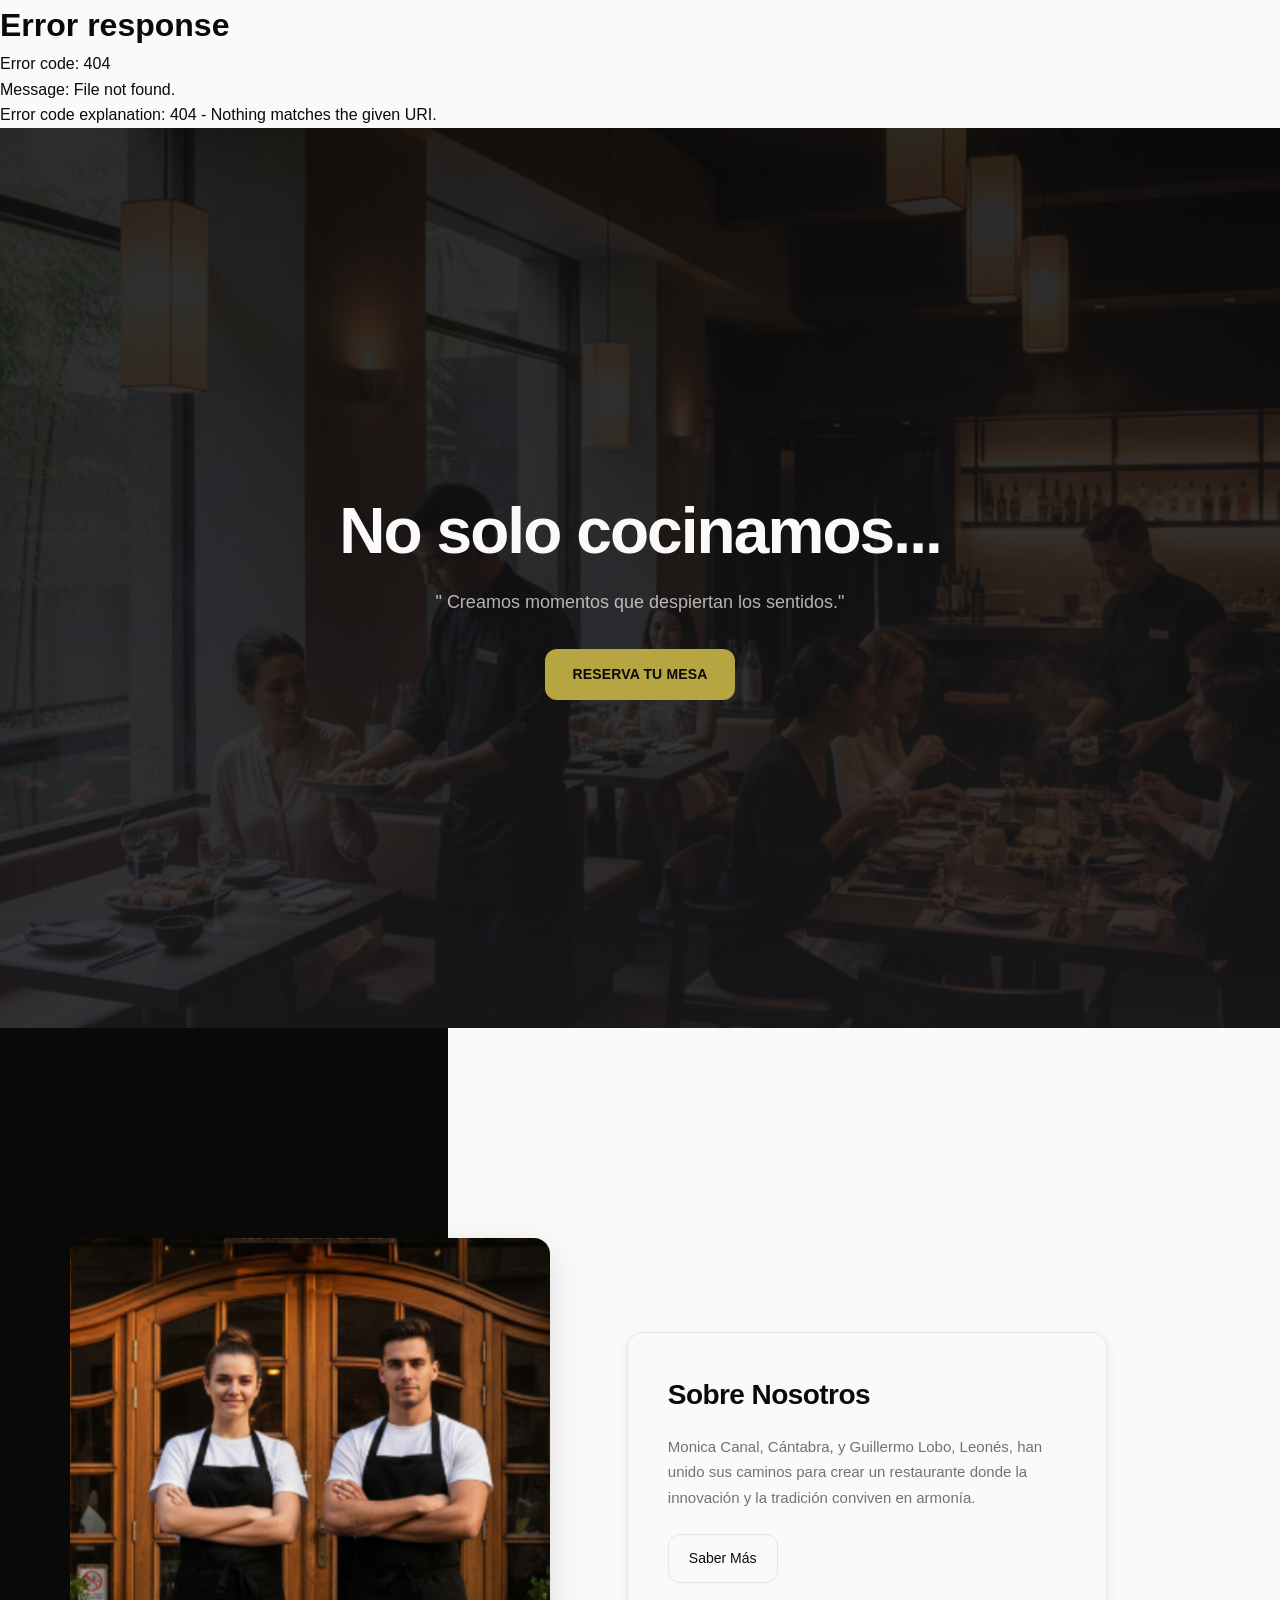
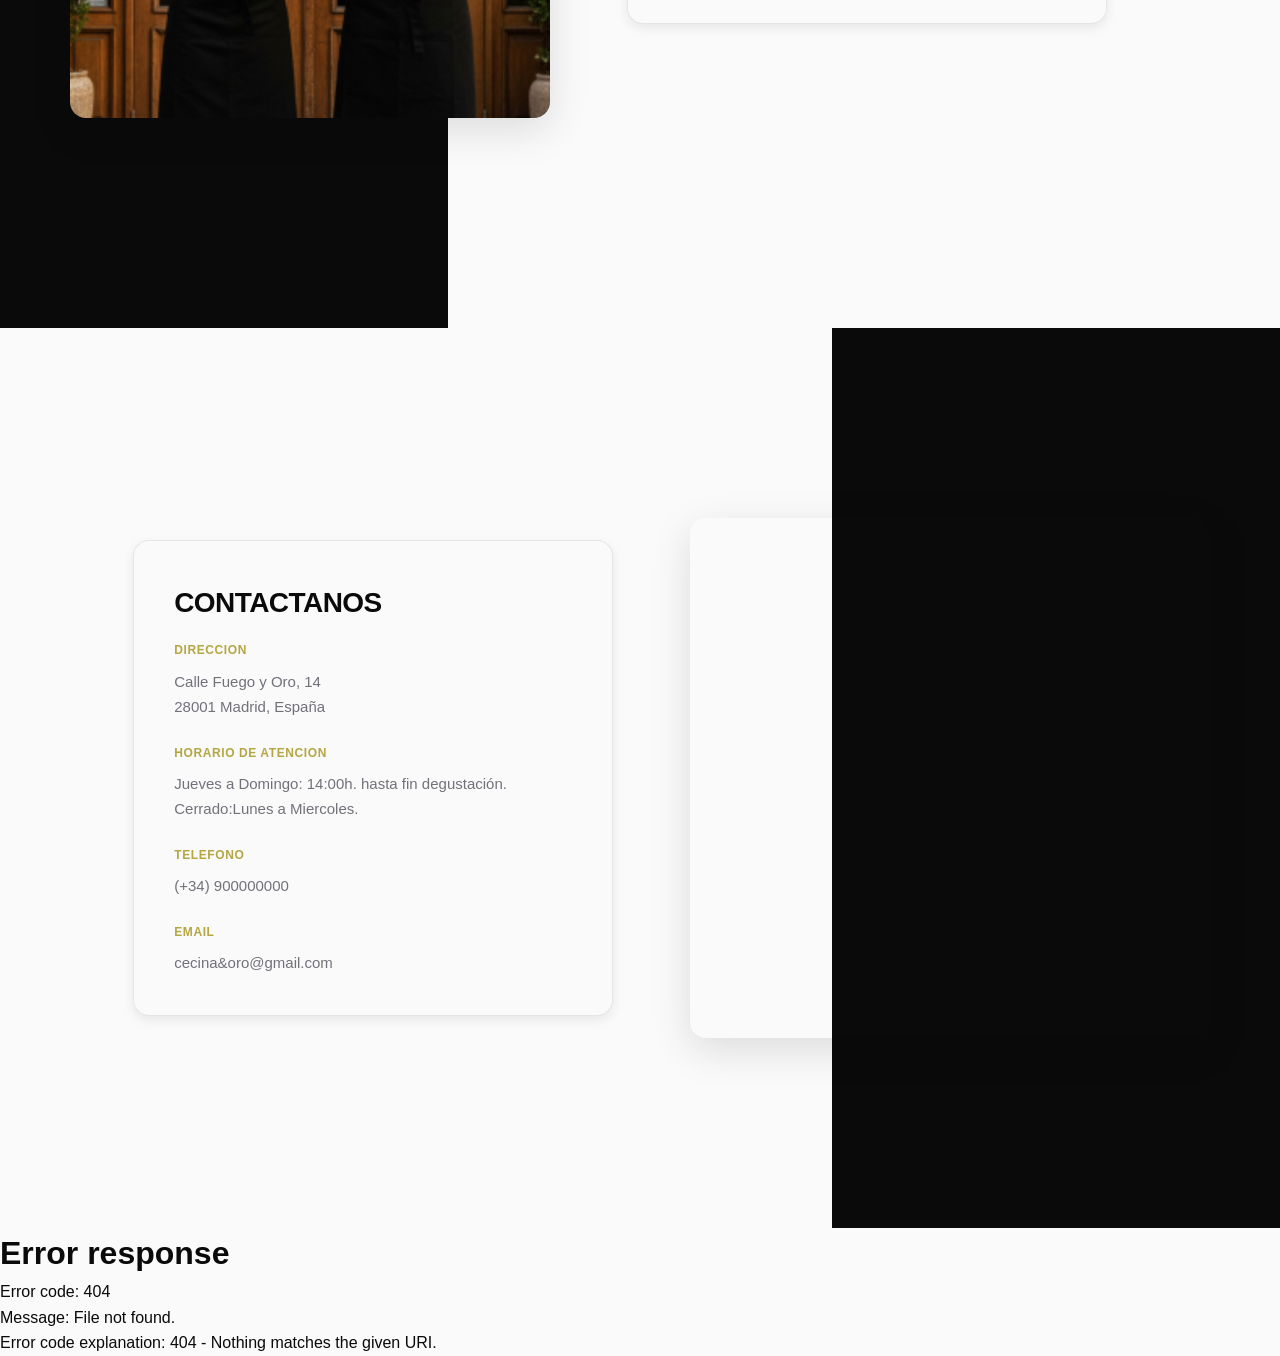
==== index.html @ 45a9db8f "fin limpio commit del proyecto restaurante" ====
<!DOCTYPE html>
<html lang="es">

<head>
    <meta charset="UTF-8">
    <meta name="viewport" content="width=device-width, initial-scale=1.0">
    <link rel="shortcut icon" href="assets/logo.ico" type="image/x-icon">
    <link rel="stylesheet" href="css/style.css">
    <link href="https://cdn.jsdelivr.net/npm/boxicons@2.1.4/css/boxicons.min.css" rel="stylesheet">
    <title>web</title>

    <script src="js/header.js"></script>
    <script src="js/footer.js"></script>
    
    <link rel="stylesheet" href="css/header.css">
    <link rel="stylesheet" href="css/footer.css">
</head>

<body>
<!-- header compartido (se rellena con header.js) -->
<div id="header"></div>

    <!-- llamada a la accion: el boton tiene que llevar a reservar mesa -->
    <div class="cta">
        <div class="cta-content">
            <h1>No solo cocinamos...</h1>
            <p>" Creamos momentos que despiertan los sentidos."</p>
            <a class="cta-btn" href="html/reservar.html">RESERVA TU MESA</a>
        </div>
    </div>

    <section class="nosotros-seccion-principal">
        <div class="color-lateral"></div>

        <div class="nosotros-contenido">
            <div class="nosotros-imagen"></div>

            <div id="nosotros" class="jefes">
                <h3>Sobre Nosotros</h3>
                <p>
                    Monica Canal, Cántabra, y Guillermo Lobo, Leonés, han unido sus caminos para crear un restaurante donde la innovación y la tradición conviven en armonía.
                </p>
                <a class="nosotros-btn" href="html/sobreNosotros.html">Saber Más</a>
            </div>
        </div>
    </section>

    <section class="mapa-seccion-principal">
        <div class="color-lateral-derecha"></div>

        <div class="mapa-contenido">
            <iframe
                src="https://www.openstreetmap.org/export/embed.html?bbox=-3.7524%2C40.3833%2C-3.6552%2C40.4502&layer=mapnik&marker=40.4168%2C-3.7038"
                allowfullscreen>
            </iframe>

            <div class="informacion-contacto">
                <h2>CONTACTANOS</h2>

                <h4>Direccion</h4>
                <p>
                    Calle Fuego y Oro, 14 <br> 28001 Madrid, España
                </p>

                <h4>Horario de atencion</h4>
                <p>
                    Jueves a Domingo: 14:00h. hasta fin degustación. <br> Cerrado:Lunes a Miercoles.
                </p>

                <h4>Telefono</h4>
                <p>
                    (+34) 900000000
                </p>

                <h4>Email</h4>
                <p>
                    cecina&oro@gmail.com
                </p>
            </div>
        </div>
    </section>

<div id="footer"></div>

</body>

</html>
---- css/style.css ----
/* este css marca el estilo general de la web de inicio */
/*   Paleta Minimalista */
:root {
  /* Colores principales - Solo 4 colores */
  --negro: #0a0a0b;
  --gris-oscuro: #18181b;
  --gris: #71717a;
  --blanco: #fafafa;
  --acento: #B5A642; /* Dorado cálido elegante */

  /* Colores derivados */
  --fondo: var(--blanco);
  --fondo-oscuro: var(--negro);
  --texto: var(--negro);
  --texto-suave: var(--gris);
  --texto-claro: var(--blanco);

  /* Bordes y sombras */
  --borde: rgba(10, 10, 11, 0.08);
  --borde-hover: rgba(10, 10, 11, 0.15);
  --sombra-suave: 0 1px 2px rgba(10, 10, 11, 0.04);
  --sombra-media: 0 4px 12px rgba(10, 10, 11, 0.08);
  --sombra-elevada: 0 12px 40px rgba(10, 10, 11, 0.12);

  /* Espaciado y medidas */
  --radio: 12px;
  --radio-lg: 16px;
  --ancho-max: 1140px;
  --alto-cabecera: 72px;

  /* Transiciones */
  --transicion: 0.2s cubic-bezier(0.4, 0, 0.2, 1);
}


*,
*::before,
*::after {
  box-sizing: border-box;
  margin: 0;
  padding: 0;
}

html {
  scroll-behavior: smooth;
  -webkit-font-smoothing: antialiased;
  -moz-osx-font-smoothing: grayscale;
}

body {
  font-family: "Inter", -apple-system, BlinkMacSystemFont, "Segoe UI", Roboto, sans-serif;
  font-size: 16px;
  line-height: 1.6;
  color: var(--texto);
  background: var(--fondo);
}

img {
  max-width: 100%;
  height: auto;
  display: block;
}

a {
  color: inherit;
  text-decoration: none;
}

.cabecera {
  position: fixed;
  top: 0;
  left: 0;
  right: 0;
  height: var(--alto-cabecera);
  z-index: 100;
  display: flex;
  align-items: center;
  justify-content: space-between;
  padding: 0 clamp(24px, 5vw, 48px);
  background: rgba(250, 250, 250, 0.8);
  backdrop-filter: blur(20px);
  -webkit-backdrop-filter: blur(20px);
  border-bottom: 1px solid var(--borde);
}

.logo h2 {
  font-size: 20px;
  font-weight: 700;
  letter-spacing: -0.02em;
  color: var(--texto);
}

.logo .oro {
  color: var(--acento);
}

.menu {
  display: flex;
  gap: 32px;
  list-style: none;
}

.menu a {
  font-size: 14px;
  font-weight: 500;
  color: var(--texto-suave);
  transition: color var(--transicion);
  position: relative;
}

.menu a::after {
  content: "";
  position: absolute;
  bottom: -4px;
  left: 0;
  width: 0;
  height: 1.5px;
  background: var(--acento);
  transition: width var(--transicion);
}

.menu a:hover {
  color: var(--texto);
}

.menu a:hover::after {
  width: 100%;
}

.cta {
  min-height: 100vh;
  display: flex;
  align-items: center;
  justify-content: center;
  padding: calc(var(--alto-cabecera) + 48px) 24px 80px;
  background: linear-gradient(to bottom, var(--fondo-oscuro), var(--gris-oscuro));
  position: relative;
  overflow: hidden;
}

.cta::before {
  content: "";
  position: absolute;
  inset: 0;
  background-image: url(../assets/cta-img.png);
  background-size: cover;
  background-position: center;
  opacity: 0.15;
}

.cta-content {
  position: relative;
  max-width: 720px;
  text-align: center;
  color: var(--texto-claro);
}

.cta-content h1 {
  font-size: clamp(2.5rem, 6vw, 4rem);
  font-weight: 700;
  letter-spacing: -0.03em;
  line-height: 1.1;
  margin-bottom: 20px;
}

.cta-content p {
  font-size: clamp(1rem, 2vw, 1.125rem);
  color: rgba(250, 250, 250, 0.7);
  line-height: 1.7;
  max-width: 540px;
  margin: 0 auto;
}

.cta-btn {
  display: inline-flex;
  align-items: center;
  gap: 8px;
  margin-top: 32px;
  padding: 14px 28px;
  background: var(--acento);
  color: var(--negro);
  font-size: 14px;
  font-weight: 600;
  letter-spacing: 0.01em;
  border-radius: var(--radio);
  transition: transform var(--transicion), box-shadow var(--transicion);
}

.cta-btn:hover {
  transform: translateY(-2px);
  box-shadow: 0 8px 24px rgba(212, 165, 116, 0.3);
}

.cta-btn:active {
  transform: translateY(0);
}

.nosotros-seccion-principal,
.mapa-seccion-principal {
  position: relative;
  min-height: 100vh;
  display: flex;
  align-items: center;
  padding: clamp(80px, 10vw, 120px) 24px;
}

.color-lateral,
.color-lateral-derecha {
  position: absolute;
  top: 0;
  bottom: 0;
  width: 35%;
  background: var(--fondo-oscuro);
  z-index: -1;
}

.color-lateral {
  left: 0;
}

.color-lateral-derecha {
  right: 0;
}

.nosotros-contenido,
.mapa-contenido {
  width: 100%;
  max-width: var(--ancho-max);
  margin: 0 auto;
  display: flex;
  align-items: center;
  gap: clamp(40px, 6vw, 80px);
}

.mapa-contenido {
  flex-direction: row-reverse;
}

.nosotros-imagen {
  flex: 1;
  aspect-ratio: 1;
  max-width: 480px;
  background: url(../assets/nosotros.png) no-repeat center;
  background-size: cover;
  border-radius: var(--radio-lg);
  box-shadow: var(--sombra-elevada);
}

.jefes,
.informacion-contacto {
  flex: 1;
  max-width: 480px;
  padding: clamp(28px, 4vw, 40px);
  background: var(--blanco);
  border: 1px solid var(--borde);
  border-radius: var(--radio-lg);
  box-shadow: var(--sombra-media);
}

.jefes h3,
.informacion-contacto h2 {
  font-size: clamp(1.5rem, 3vw, 1.75rem);
  font-weight: 700;
  letter-spacing: -0.02em;
  margin-bottom: 16px;
  color: var(--texto);
}

.jefes p,
.informacion-contacto p {
  font-size: 15px;
  line-height: 1.7;
  color: var(--texto-suave);
}

.informacion-contacto h4 {
  font-size: 12px;
  font-weight: 600;
  letter-spacing: 0.05em;
  text-transform: uppercase;
  color: var(--acento);
  margin-top: 24px;
  margin-bottom: 8px;
}

.informacion-contacto h4:first-of-type {
  margin-top: 0;
}

.nosotros-btn {
  display: inline-flex;
  align-items: center;
  gap: 6px;
  margin-top: 24px;
  padding: 12px 20px;
  font-size: 14px;
  font-weight: 500;
  color: var(--texto);
  background: transparent;
  border: 1px solid var(--borde);
  border-radius: var(--radio);
  transition: all var(--transicion);
}

.nosotros-btn:hover {
  border-color: var(--acento);
  color: var(--acento);
}

/* Modo accesibilidad para bloques de inicio (sobre nosotros + contacto) */
body.accesibilidad-on .nosotros-seccion-principal,
body.accesibilidad-on .mapa-seccion-principal {
  background: #080808 !important;
}

body.accesibilidad-on .jefes,
body.accesibilidad-on .informacion-contacto {
  background: #080808 !important;
  border-color: rgba(255, 216, 77, 0.35) !important;
}

body.accesibilidad-on .jefes h3,
body.accesibilidad-on .informacion-contacto h2,
body.accesibilidad-on .informacion-contacto h4,
body.accesibilidad-on .jefes p,
body.accesibilidad-on .informacion-contacto p,
body.accesibilidad-on .nosotros-btn {
  color: #ffd84d !important;
}

body.accesibilidad-on .nosotros-btn {
  border-color: #ffd84d !important;
}

.mapa-contenido iframe {
  flex: 1;
  aspect-ratio: 1;
  max-width: 520px;
  width: 100%;
  border: none;
  border-radius: var(--radio-lg);
  box-shadow: var(--sombra-elevada);
}

.footer {
  background: var(--fondo-oscuro);
  color: var(--texto-claro);
  position: relative;
}

.footer::before {
  content: "";
  position: absolute;
  top: 0;
  left: 0;
  right: 0;
  height: 1px;
  background: linear-gradient(90deg, transparent, var(--acento), transparent);
}

.footer-container {
  max-width: var(--ancho-max);
  margin: 0 auto;
  padding: clamp(48px, 8vw, 72px) 24px;
}

.footer-grid {
  display: grid;
  grid-template-columns: 1.5fr 1fr 1fr 1fr;
  gap: 48px;
  padding-bottom: 48px;
  border-bottom: 1px solid rgba(250, 250, 250, 0.08);
}

.footer-brand {
  max-width: 280px;
}

.footer-brand h2 {
  font-size: 22px;
  font-weight: 700;
  letter-spacing: -0.02em;
  margin-bottom: 16px;
}

.footer-brand h2 span {
  color: var(--acento);
}

.footer-brand p {
  font-size: 14px;
  line-height: 1.7;
  color: rgba(250, 250, 250, 0.5);
  margin-bottom: 24px;
}

.footer-social {
  display: flex;
  gap: 12px;
}

.footer-social a {
  display: flex;
  align-items: center;
  justify-content: center;
  width: 40px;
  height: 40px;
  border-radius: 10px;
  background: rgba(250, 250, 250, 0.05);
  color: rgba(250, 250, 250, 0.6);
  font-size: 18px;
  transition: all var(--transicion);
}

.footer-social a:hover {
  background: var(--acento);
  color: var(--negro);
  transform: translateY(-2px);
}

.footer-column h4 {
  font-size: 11px;
  font-weight: 600;
  letter-spacing: 0.1em;
  text-transform: uppercase;
  color: var(--acento);
  margin-bottom: 20px;
}

.footer-column ul {
  list-style: none;
}

.footer-column li {
  margin-bottom: 12px;
}

.footer-column a {
  font-size: 14px;
  color: rgba(250, 250, 250, 0.6);
  transition: color var(--transicion);
}

.footer-column a:hover {
  color: var(--texto-claro);
}

/* Horario especial */
.footer-schedule {
  font-size: 13px;
  line-height: 1.8;
  color: rgba(250, 250, 250, 0.5);
}

.footer-schedule span {
  display: block;
  color: rgba(250, 250, 250, 0.7);
  font-weight: 500;
}

.footer-bottom {
  display: flex;
  justify-content: space-between;
  align-items: center;
  padding-top: 24px;
  gap: 24px;
}

.footer-bottom p {
  font-size: 13px;
  color: rgba(250, 250, 250, 0.4);
}

.footer-legal {
  display: flex;
  gap: 24px;
}

.footer-legal a {
  font-size: 13px;
  color: rgba(250, 250, 250, 0.4);
  transition: color var(--transicion);
}

.footer-legal a:hover {
  color: var(--acento);
}

/* Responsive style: desde 968px hacia abajo (tablet/móvil ancho) */
@media (max-width: 968px) {
  .cabecera {
    padding: 0 20px;
  }

  .menu {
    gap: 20px;
  }

  .menu a {
    font-size: 13px;
  }

  .nosotros-contenido,
  .mapa-contenido {
    flex-direction: column;
    text-align: center;
  }

  .nosotros-imagen,
  .mapa-contenido iframe {
    max-width: 100%;
    width: 100%;
  }

  .jefes,
  .informacion-contacto {
    max-width: 100%;
    width: 100%;
  }

  .color-lateral,
  .color-lateral-derecha {
    display: none;
  }

  .footer-grid {
    grid-template-columns: 1fr 1fr;
    gap: 40px;
  }

  .footer-brand {
    grid-column: 1 / -1;
    max-width: 100%;
    text-align: center;
  }

  .footer-social {
    justify-content: center;
  }

  .footer-column {
    text-align: center;
  }

  .footer-bottom {
    flex-direction: column;
    text-align: center;
  }
}

/* Responsive style: desde 540px hacia abajo (móvil ancho) */
@media (max-width: 540px) {
  .logo h2 {
    font-size: 18px;
  }

  .menu {
    gap: 16px;
  }

  .cta-btn {
    width: 100%;
    justify-content: center;
  }

  .jefes,
  .informacion-contacto {
    padding: 24px;
  }
}
---- css/header.css ----
/* este css controla la cabecera compartida y su menú */

:root {
  --negro: #0a0a0b;
  --gris: #71717a;
  --blanco: #fafafa;
  --acento: #B5A642;

  --texto: var(--negro);
  --texto-suave: var(--gris);
  --borde: rgba(10, 10, 11, 0.08);
  --transicion: 0.2s cubic-bezier(0.4, 0, 0.2, 1);
  --alto-cabecera: 72px;
}



/*  HEADer */
a {
  color: inherit;
  text-decoration: none;
}
.cabecera {
  position: fixed;
  top: 0;
  left: 0;
  right: 0;
  height: var(--alto-cabecera);
  z-index: 100;
  display: flex;
  align-items: center;
  justify-content: space-between;
  padding: 0 clamp(24px, 5vw, 48px);
  background: rgba(250, 250, 250, 0.8);
  backdrop-filter: blur(20px);
  -webkit-backdrop-filter: blur(20px);
  border-bottom: 1px solid var(--borde);
}

.logo h2 {
  font-size: 20px;
  font-weight: 700;
  letter-spacing: -0.02em;
  color: var(--texto);
  font-family: "Inter", -apple-system, BlinkMacSystemFont, "Segoe UI", Roboto, sans-serif;
}

.logo .oro {
  color: var(--acento);
}

.logo-link{
  display: inline-block;
  color: inherit;
  text-decoration: none;
  cursor: pointer;
}

.menu {
  display: flex;
  gap: 32px;
  list-style: none;
}

.menu-toggle {
  display: none;
  width: 40px;
  height: 40px;
  border: 0;
  background: transparent;
  cursor: pointer;
  padding: 8px;
}

.menu-toggle span {
  display: block;
  width: 100%;
  height: 2px;
  margin: 5px 0;
  background: var(--texto);
  transition: transform var(--transicion), opacity var(--transicion);
  transform-origin: center;
}

.menu-toggle[aria-expanded="true"] span:nth-child(1) {
  transform: translateY(7px) rotate(45deg);
}

.menu-toggle[aria-expanded="true"] span:nth-child(2) {
  opacity: 0;
}

.menu-toggle[aria-expanded="true"] span:nth-child(3) {
  transform: translateY(-7px) rotate(-45deg);
}

.menu a {
  font-size: 14px;
  font-weight: 500;
  color: var(--texto-suave);
  transition: color var(--transicion);
  position: relative;
}

.menu a::after {
  content: "";
  position: absolute;
  bottom: -4px;
  left: 0;
  width: 0;
  height: 1.5px;
  background: var(--acento);
  transition: width var(--transicion);
}

.menu a:hover {
  color: var(--texto);
}

.menu a:hover::after {
  width: 100%;
}

.btn-accesibilidad {
  font-size: 14px;
  font-weight: 600;
  color: var(--texto-suave);
  border: 1px solid rgba(10, 10, 11, 0.2);
  border-radius: 999px;
  background: transparent;
  padding: 6px 10px;
  cursor: pointer;
  transition: color var(--transicion), border-color var(--transicion), background var(--transicion);
}

.btn-accesibilidad:hover {
  color: var(--texto);
  border-color: var(--acento);
}

.btn-accesibilidad[aria-pressed="true"] {
  color: var(--texto);
  border-color: var(--acento);
  background: rgba(212, 165, 116, 0.18);
}

.btn-accesibilidad-float {
  position: fixed;
  right: 16px;
  bottom: 20px;
  z-index: 999;
  padding: 10px 14px;
  border: 1px solid rgba(10, 10, 11, 0.2);
  border-radius: 999px;
  background: var(--acento);
  color: var(--negro);
  font-size: 13px;
  font-weight: 700;
  letter-spacing: 0.01em;
  cursor: pointer;
  box-shadow: 0 8px 22px rgba(10, 10, 11, 0.2);
  transition: transform var(--transicion), box-shadow var(--transicion), opacity var(--transicion);
}

.btn-accesibilidad-float:hover {
  transform: translateY(-2px);
  box-shadow: 0 10px 26px rgba(10, 10, 11, 0.24);
}

.btn-accesibilidad-float[aria-pressed="true"] {
  background: var(--negro);
  color: var(--acento);
  border-color: var(--acento);
}

body.accesibilidad-on {
  background-color: #080808 !important;
  color: #ffd84d !important;
}

body.accesibilidad-on,
body.accesibilidad-on * {
  text-transform: uppercase !important;
}

body.accesibilidad-on p,
body.accesibilidad-on h1,
body.accesibilidad-on h2,
body.accesibilidad-on h3,
body.accesibilidad-on h4,
body.accesibilidad-on h5,
body.accesibilidad-on h6,
body.accesibilidad-on span,
body.accesibilidad-on li,
body.accesibilidad-on small,
body.accesibilidad-on label,
body.accesibilidad-on blockquote,
body.accesibilidad-on input,
body.accesibilidad-on textarea,
body.accesibilidad-on select,
body.accesibilidad-on button,
body.accesibilidad-on a {
  color: #ffd84d !important;
}

body.accesibilidad-on a {
  text-decoration-color: #ffd84d !important;
}

body.accesibilidad-on .cabecera,
body.accesibilidad-on .menu {
  background: rgba(8, 8, 8, 0.95) !important;
  border-color: rgba(255, 216, 77, 0.35) !important;
}

body.accesibilidad-on .btn-accesibilidad {
  color: #ffd84d !important;
  border-color: #ffd84d !important;
}

body.accesibilidad-on .btn-accesibilidad-float {
  color: #080808 !important;
  background: #ffd84d !important;
  border-color: #ffd84d !important;
}

/* en modo accesibilidad las 3 rayitas de la hamburguesa eran negras y no se veian
   sobre el fondo oscuro, asi que las pongo en amarillo igual que el resto */
body.accesibilidad-on .menu-toggle span {
  background: #ffd84d !important;
}

/* Responsive */
@media (max-width: 1280px) {
  .cabecera {
    padding: 0 20px;
  }

  .menu-toggle {
    display: block;
  }

  .menu {
    position: absolute;
    top: var(--alto-cabecera);
    right: 0;
    left: 0;
    display: flex;
    flex-direction: column;
    gap: 14px;
    padding: 16px 20px 20px;
    background: rgba(250, 250, 250, 0.98);
    border-bottom: 1px solid var(--borde);
    opacity: 0;
    transform: translateY(-10px);
    max-height: 0;
    overflow: hidden;
    pointer-events: none;
    transition: opacity 0.25s ease, transform 0.25s ease, max-height 0.28s ease;
  }

  .menu.menu-abierto {
    opacity: 1;
    transform: translateY(0);
    max-height: 340px;
    pointer-events: auto;
  }

  .menu a {
    font-size: 14px;
  }

  .btn-accesibilidad {
    font-size: 13px;
    width: fit-content;
  }

  .btn-accesibilidad-float {
    right: 14px;
    bottom: 16px;
    font-size: 12px;
    padding: 9px 12px;
  }
}
/* Móviles muy estrechos (≤540px): el título del logo un poco más pequeño
   (20px → 18px) para que quepa bien junto al menú hamburguesa. */
@media (max-width: 540px) {
  .logo h2 {
    font-size: 18px;
  }

  .menu {
    gap: 12px;
    padding: 14px 16px 18px;
  }
}

/* enlace "Volver a la web" solo en panel admin (body.pagina-admin) */
li.solo-en-admin {
  display: none;
}

body.pagina-admin li.solo-en-admin {
  display: list-item;
}
---- css/footer.css ----
/* este css da forma al footer  de todas las páginas */
:root {
  /* Colores principales - Solo 4 colores */
  --negro: #0a0a0b;
  --gris-oscuro: #18181b;
  --gris: #71717a;
  --blanco: #fafafa;
  --acento: #B5A642; /* Dorado cálido elegante */

  /* Colores derivados */
  --fondo: var(--blanco);
  --fondo-oscuro: var(--negro);
  --texto: var(--negro);
  --texto-suave: var(--gris);
  --texto-claro: var(--blanco);

  /* Bordes y sombras */
  --borde: rgba(10, 10, 11, 0.08);
  --borde-hover: rgba(10, 10, 11, 0.15);
  --sombra-suave: 0 1px 2px rgba(10, 10, 11, 0.04);
  --sombra-media: 0 4px 12px rgba(10, 10, 11, 0.08);
  --sombra-elevada: 0 12px 40px rgba(10, 10, 11, 0.12);

  /* Espaciado y medidas */
  --radio: 12px;
  --radio-lg: 16px;
  --ancho-max: 1140px;
  --alto-cabecera: 72px;

  /* Transiciones */
  --transicion: 0.2s cubic-bezier(0.4, 0, 0.2, 1);
}:root {
  /* Colores principales - Solo 4 colores */
  --negro: #0a0a0b;
  --gris-oscuro: #18181b;
  --gris: #71717a;
  --blanco: #fafafa;
  --acento: #B5A642; /* Dorado cálido elegante */

  /* Colores derivados */
  --fondo: var(--blanco);
  --fondo-oscuro: var(--negro);
  --texto: var(--negro);
  --texto-suave: var(--gris);
  --texto-claro: var(--blanco);

  /* Bordes y sombras */
  --borde: rgba(10, 10, 11, 0.08);
  --borde-hover: rgba(10, 10, 11, 0.15);
  --sombra-suave: 0 1px 2px rgba(10, 10, 11, 0.04);
  --sombra-media: 0 4px 12px rgba(10, 10, 11, 0.08);
  --sombra-elevada: 0 12px 40px rgba(10, 10, 11, 0.12);

  /* Espaciado y medidas */
  --radio: 12px;
  --radio-lg: 16px;
  --ancho-max: 1140px;
  --alto-cabecera: 72px;

  /* Transiciones */
  --transicion: 0.2s cubic-bezier(0.4, 0, 0.2, 1);
}
.footer {
  background: var(--fondo-oscuro);
  color: var(--texto-claro);
  position: relative;
}
.footer::before {
  content: "";
  position: absolute;
  top: 0;
  left: 0;
  right: 0;
  height: 1px;
  background: linear-gradient(90deg, transparent, var(--acento), transparent);
}
/* Degradado horizontal: transparente | dorado acento | transparente (línea superior del footer) */
.footer-container {
  max-width: var(--ancho-max);
  margin: 0 auto;
  padding: clamp(48px, 8vw, 72px) 24px;
}

.footer-grid {
  display: grid;
  grid-template-columns: 1.5fr 1fr 1fr 1fr;
  gap: 48px;
  padding-bottom: 48px;
  border-bottom: 1px solid rgba(250, 250, 250, 0.08);
}

.footer-brand {
  max-width: 280px;
}
.footer-brand h2 {
  font-size: 22px;
  font-weight: 700;
  letter-spacing: -0.02em;
  margin-bottom: 16px;
}
.footer-brand h2 span {
  color: var(--acento);
}

.footer-brand a{
  color: inherit;
  text-decoration: none;
}

.footer-brand p {
  font-size: 14px;
  line-height: 1.7;
  color: rgba(250, 250, 250, 0.5);
  margin-bottom: 24px;
}
.footer-social {
  display: flex;
  gap: 12px;
}

.footer-social a {
  display: flex;
  align-items: center;
  justify-content: center;
  width: 40px;
  height: 40px;
  border-radius: 10px;
  background: rgba(250, 250, 250, 0.05);
  color: rgba(250, 250, 250, 0.6);
  font-size: 18px;
  transition: all var(--transicion);
}
.footer-social a:hover {
  background: var(--acento);
  color: var(--negro);
  transform: translateY(-2px);
}

.footer-column h4 {
  font-size: 11px;
  font-weight: 600;
  letter-spacing: 0.1em;
  text-transform: uppercase;
  color: var(--acento);
  margin-bottom: 20px;
}
.footer-column ul {
  list-style: none;
}

.footer-column li {
  margin-bottom: 12px;
}

.footer-column a {
  font-size: 14px;
  color: rgba(250, 250, 250, 0.6);
  transition: color var(--transicion);
}

.footer-column a:hover {
  color: var(--texto-claro);
}
/* Horario especial */
.footer-schedule {
  font-size: 13px;
  line-height: 1.8;
  color: rgba(250, 250, 250, 0.5);
}
.footer-schedule span {
  display: block;
  color: rgba(250, 250, 250, 0.7);
  font-weight: 500;
}
.footer-bottom {
  display: flex;
  justify-content: space-between;
  align-items: center;
  padding-top: 24px;
  gap: 24px;
}

.footer-bottom p {
  font-size: 13px;
  color: rgba(250, 250, 250, 0.4);
}

.footer-legal {
  display: flex;
  gap: 24px;
}

/* Modo accesibilidad para footer */
body.accesibilidad-on .footer {
  background: #080808 !important;
  color: #ffd84d !important;
}

body.accesibilidad-on .footer::before {
  background: linear-gradient(90deg, transparent, #ffd84d, transparent) !important;
}

body.accesibilidad-on .footer-grid {
  border-bottom-color: rgba(255, 216, 77, 0.35) !important;
}

body.accesibilidad-on .footer-brand h2,
body.accesibilidad-on .footer-brand h2 span,
body.accesibilidad-on .footer-brand p,
body.accesibilidad-on .footer-column h4,
body.accesibilidad-on .footer-column a,
body.accesibilidad-on .footer-schedule,
body.accesibilidad-on .footer-schedule span,
body.accesibilidad-on .footer-bottom p,
body.accesibilidad-on .footer a {
  color: #ffd84d !important;
}

body.accesibilidad-on .footer-social a {
  background: rgba(255, 216, 77, 0.15) !important;
  color: #ffd84d !important;
  border: 1px solid rgba(255, 216, 77, 0.45) !important;
}

body.accesibilidad-on .footer-social a:hover {
  background: #ffd84d !important;
  color: #080808 !important;
}
/* Responsive footer: desde 968px hacia abajo (tablet/móvil ancho) */
@media (max-width: 968px) {
 .footer-grid {
    grid-template-columns: 1fr 1fr;
    gap: 40px;
  }

  .footer-brand {
    grid-column: 1 / -1;
    max-width: 100%;
    text-align: center;
  }

  .footer-social {
    justify-content: center;
  }

  .footer-column {
    text-align: center;
  }

  .footer-bottom {
    flex-direction: column;
    text-align: center;
  }
}
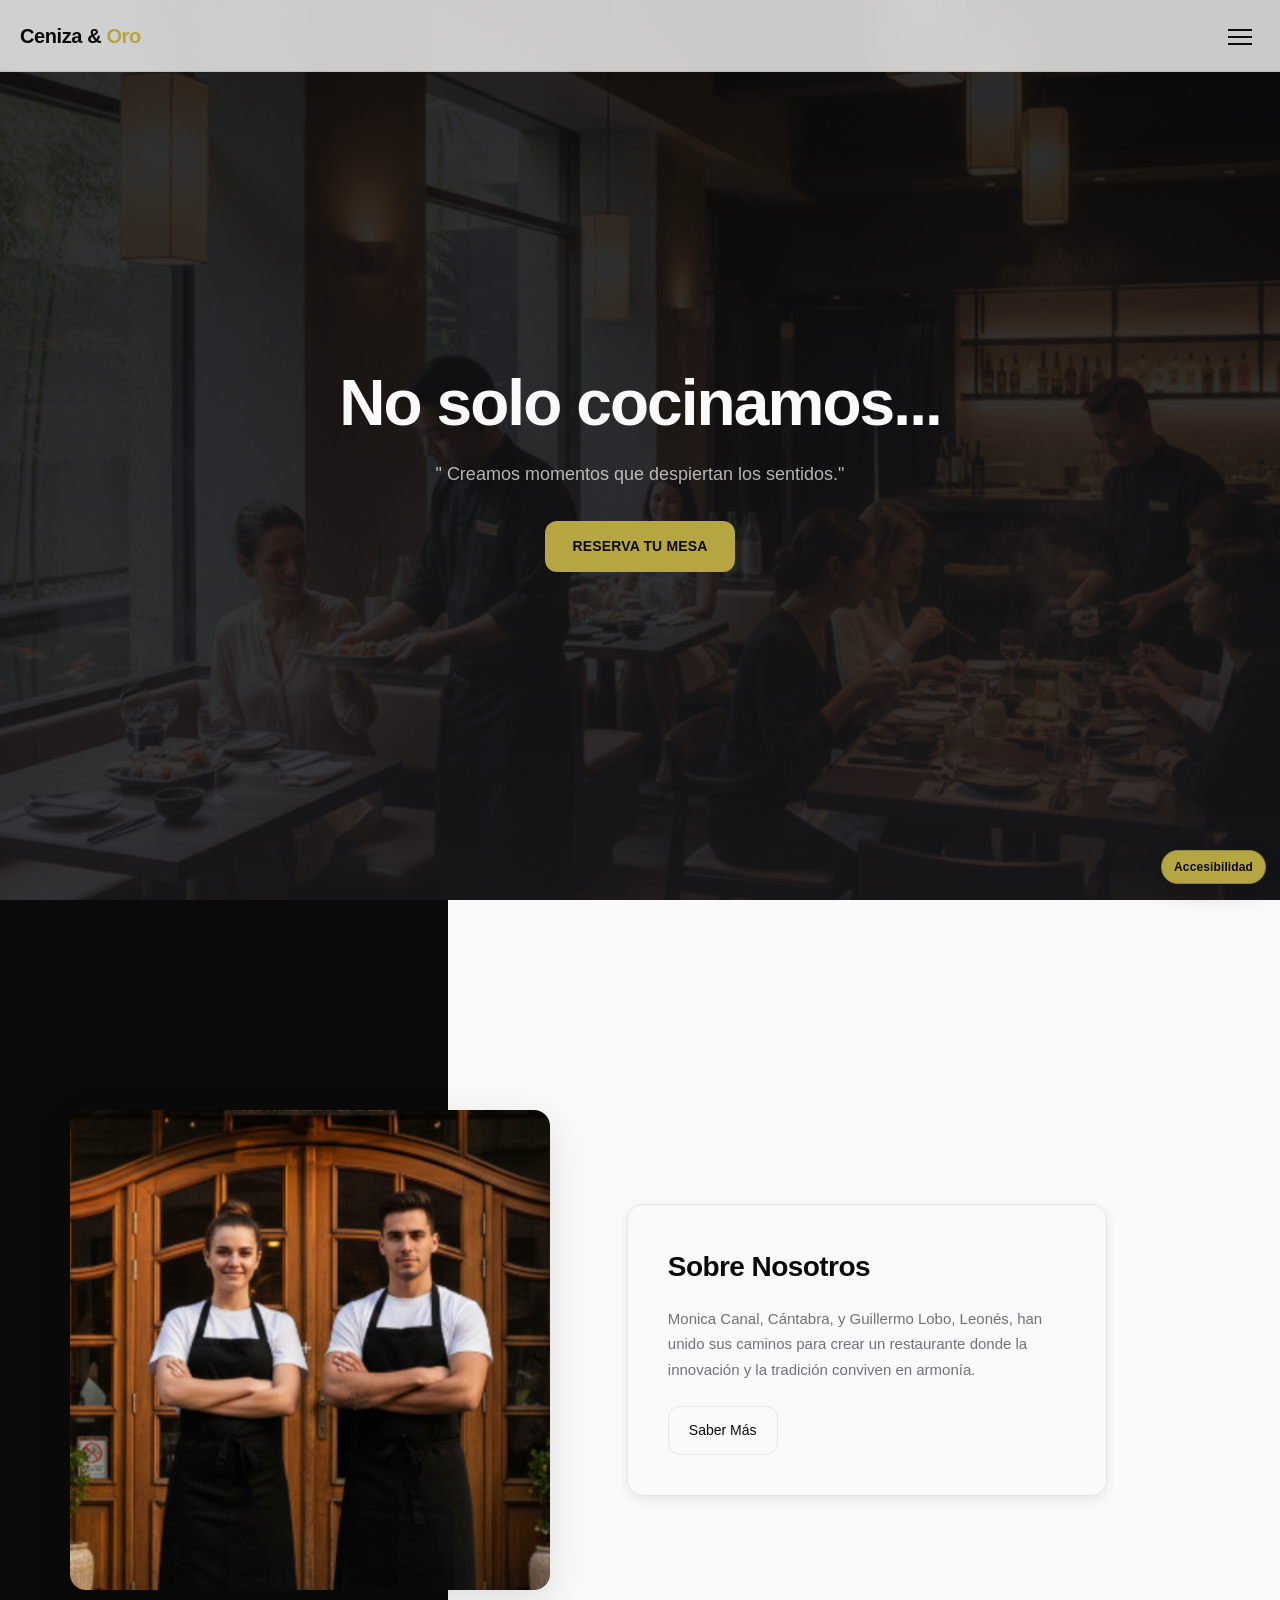
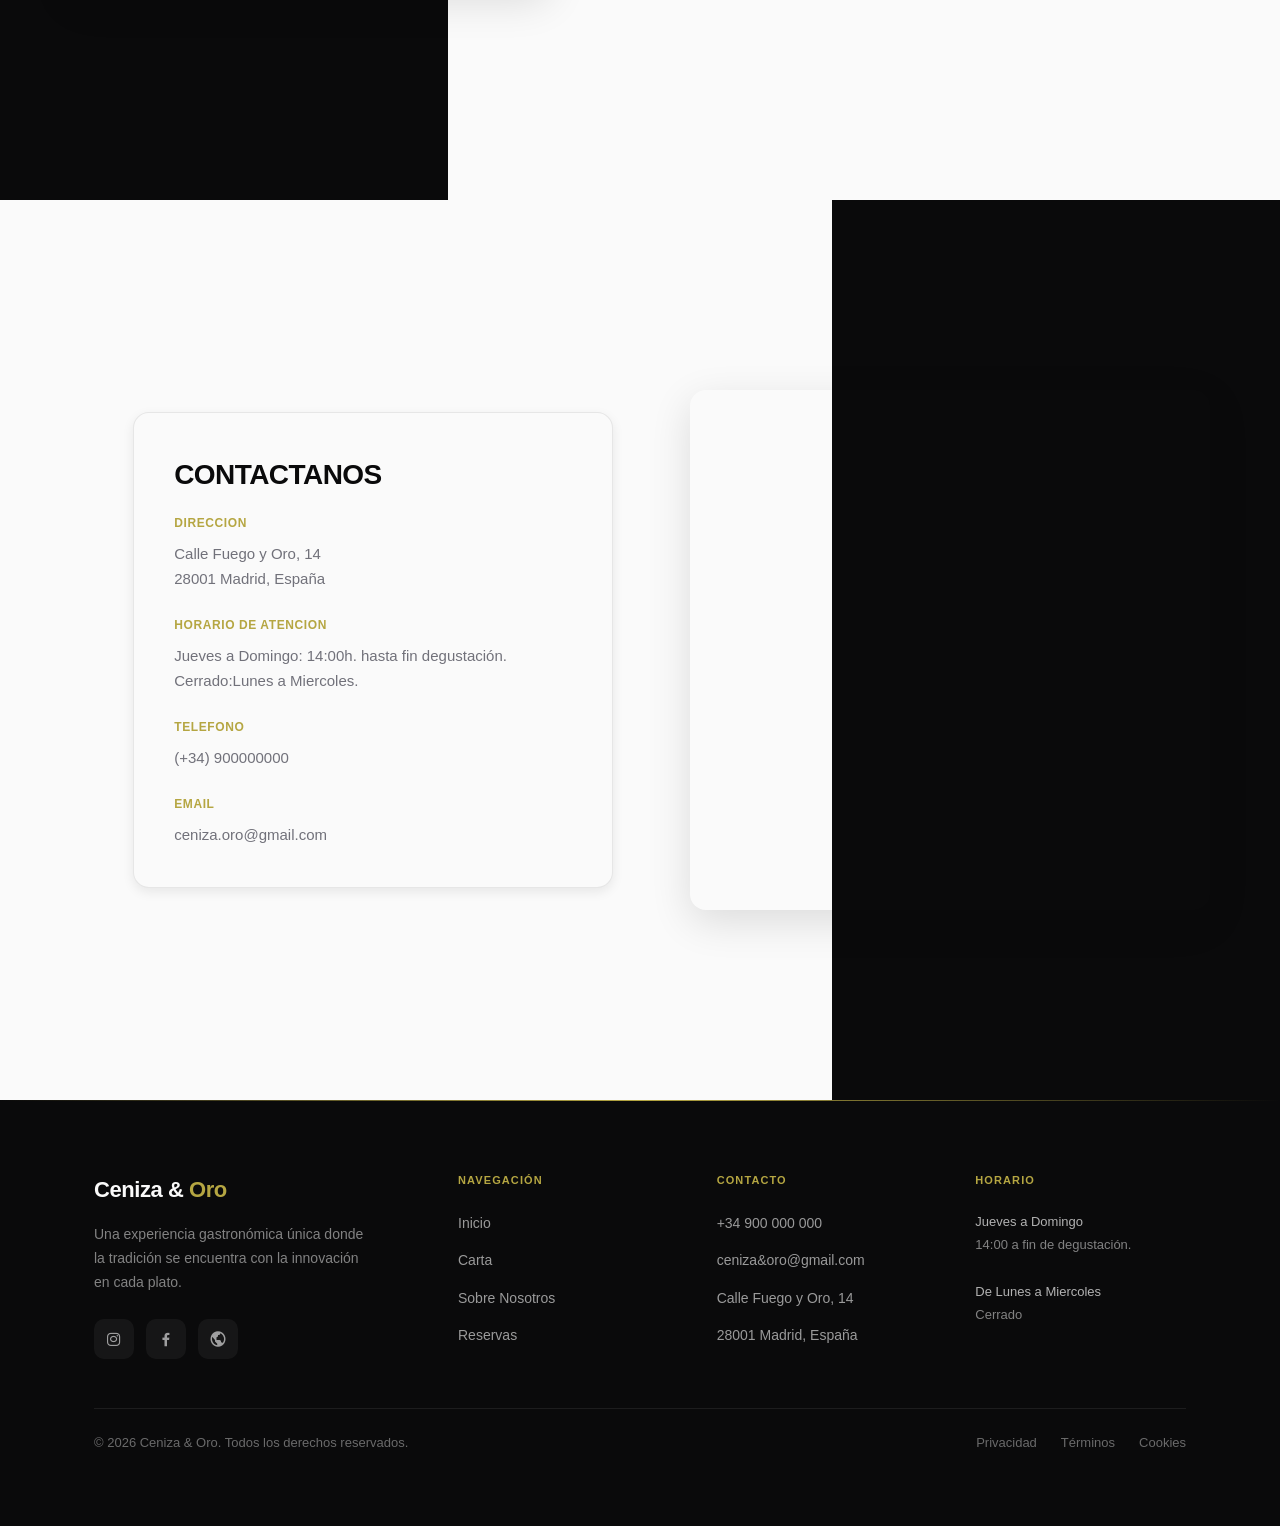
==== commit 21b94de9: "Arreglar borrado de reservas y usuarios + correccion bugs" ====
--- a/index.html
+++ b/index.html
@@ -74,7 +74,7 @@
 
                 <h4>Email</h4>
                 <p>
-                    cecina&oro@gmail.com
+                    ceniza.oro@gmail.com
                 </p>
             </div>
         </div>
